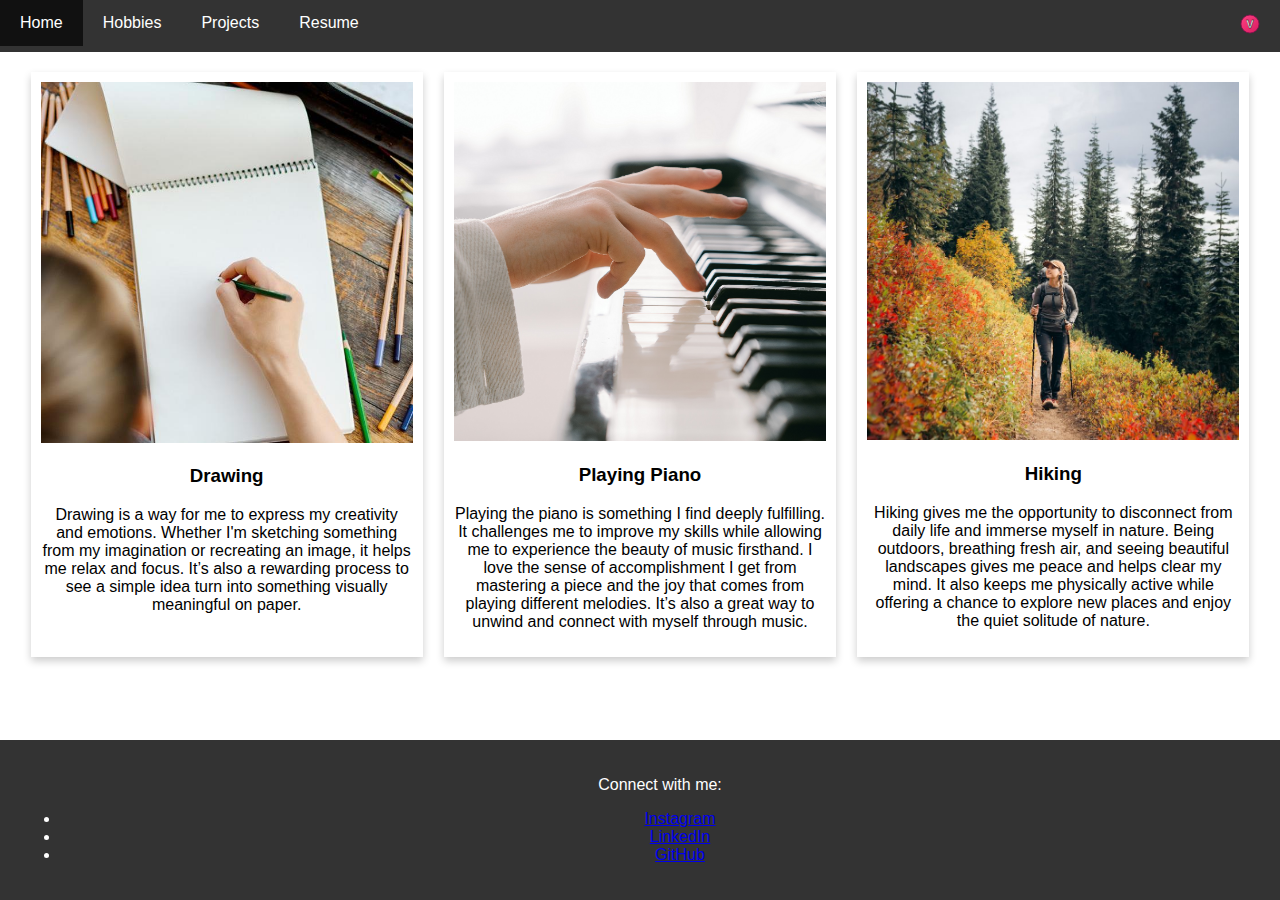
==== submission/views/hobbies.html @ 770d1d14 "upload website files" ====
<!DOCTYPE html>
<html lang="en">
<head>
    <meta charset="UTF-8">
    <meta name="viewport" content="width=device-width, initial-scale=1.0">
    <title>Hobbies - My Personal Website</title>
    <link rel="stylesheet" href="../resources/css/style.css">
    <link rel="icon" href="../resources/img/favicon.ico">
</head>
<body>
    <!-- Navigation Bar -->
    <nav>
        <ul>
            <li><a href="home.html">Home</a></li>
            <li><a href="hobbies.html">Hobbies</a></li>
            <li><a href="projects.html">Projects</a></li>
            <li><a href="resume.html">Resume</a></li>
            <li style="float:right"><a href="#"><img src="../resources/img/icon.svg" alt="Icon" width="20"></a></li>
        </ul>
    </nav>

    <!-- Hobbies Section -->
    <div class="hobbies-container">
        <div class="card">
            <img src="../resources/img/drawing.jpg" alt="Hobby 1">
            <h3>Drawing</h3>
            <p>Drawing is a way for me to express my creativity and emotions. Whether I'm sketching something from my imagination or recreating an image, it helps me relax and focus. It’s also a rewarding process to see a simple idea turn into something visually meaningful on paper.</p>
        </div>
        <div class="card">
            <img src="../resources/img/piano.jpg" alt="Hobby 2">
            <h3>Playing Piano</h3>
            <p>Playing the piano is something I find deeply fulfilling. It challenges me to improve my skills while allowing me to experience the beauty of music firsthand. I love the sense of accomplishment I get from mastering a piece and the joy that comes from playing different melodies. It’s also a great way to unwind and connect with myself through music.</p>
        </div>
        <div class="card">
            <img src="../resources/img/hiking.jpg" alt="Hobby 3">
            <h3>Hiking</h3>
            <p>Hiking gives me the opportunity to disconnect from daily life and immerse myself in nature. Being outdoors, breathing fresh air, and seeing beautiful landscapes gives me peace and helps clear my mind. It also keeps me physically active while offering a chance to explore new places and enjoy the quiet solitude of nature.</p>
        </div>
    </div>

    <!-- Footer -->
    <footer>
        <p>Connect with me:</p>
        <ul>
            <li>
                <a href="https://www.instagram.com/viviann.diep/" target="_blank">Instagram</a>
            </li>
            <li>
                <a href="https://www.linkedin.com/in/vivian-diep-b1761a28b" target="_blank">LinkedIn</a>
            </li>
            <li>
                <a href="https://github.com/vdiep910" target="_blank">GitHub</a>
            </li>
        </ul>
    </footer>
---- submission/resources/css/style.css ----
/* General Styles */
body {
    font-family: Arial, sans-serif;
    margin: 0;
    padding: 0;
}

nav ul {
    list-style-type: none;
    margin: 0;
    padding: 0;
    overflow: hidden;
    background-color: #333;
}

nav ul li {
    float: left;
}

nav ul li a {
    display: block;
    color: white;
    text-align: center;
    padding: 14px 20px;
    text-decoration: none;
}

nav ul li a:hover {
    background-color: #111;
}

/* Home Page Styles */
.container {
    display: flex;
    align-items: center;
    padding: 20px;
}

.profile-img {
    width: 300px; 
    height: 300px; 
    border-radius: 50%; 
    object-fit: cover; 
    margin-right: 20px; 
}

.resume-link {
    display: inline-block;
    margin-top: 10px;
    padding: 10px 20px;
    background-color: #333;
    color: white;
    text-decoration: none;
}

/* Hobbies Page Styles */
.hobbies-container {
    display: flex;
    justify-content: space-around;
    padding: 20px;
    padding-bottom: 190px; 
}

.card {
    width: 30%;
    text-align: center;
    box-shadow: 0 4px 8px rgba(0, 0, 0, 0.2);
    padding: 10px;
}

.card img {
    width: 100%;
    height: auto;
}

/* Projects Page Styles */
.projects-container {
    display: flex;
    justify-content: space-around;
    padding: 20px;
}

.project-card {
    width: 30%;
    text-align: center;
    box-shadow: 0 4px 8px rgba(0, 0, 0, 0.2);
    padding: 10px;
}

.project-card img {
    width: 100%;
    height: auto;
}

/* Footer Styles */
footer {
    text-align: center;
    padding: 20px;
    background-color: #333;
    color: white;
    position: fixed;
    bottom: 0;
    width: 100%;
}

/* Resume Page Styles */
.resume-container {
    padding: 20px;
    max-width: 800px;
    margin: 0 auto;
    padding-bottom: 40px; 
}


.resume-container h1 {
    text-align: center;
    margin-bottom: 10px;
}

.resume-container h2 {
    border-bottom: 2px solid #333;
    padding-bottom: 5px;
    margin-top: 20px;
}

.resume-container ul {
    list-style-type: disc;
    margin-left: 20px;
}

.resume-container ul li {
    margin-bottom: 10px;
}

.resume-container a {
    color: #0077b5;
    text-decoration: none;
}

.resume-container a:hover {
    text-decoration: underline;
}

button {
    background-color: #0077b5; /* LinkedIn blue */
    color: white;
    padding: 10px 20px;
    border: none;
    border-radius: 5px;
    cursor: pointer;
    font-size: 16px;
}

button:hover {
    background-color: #005f8b; /* Darker blue on hover */
}

.download-container {
    text-align: center; 
    margin-top: 20px;
    padding-bottom: 300px; /* Prevents footer overlap */
}
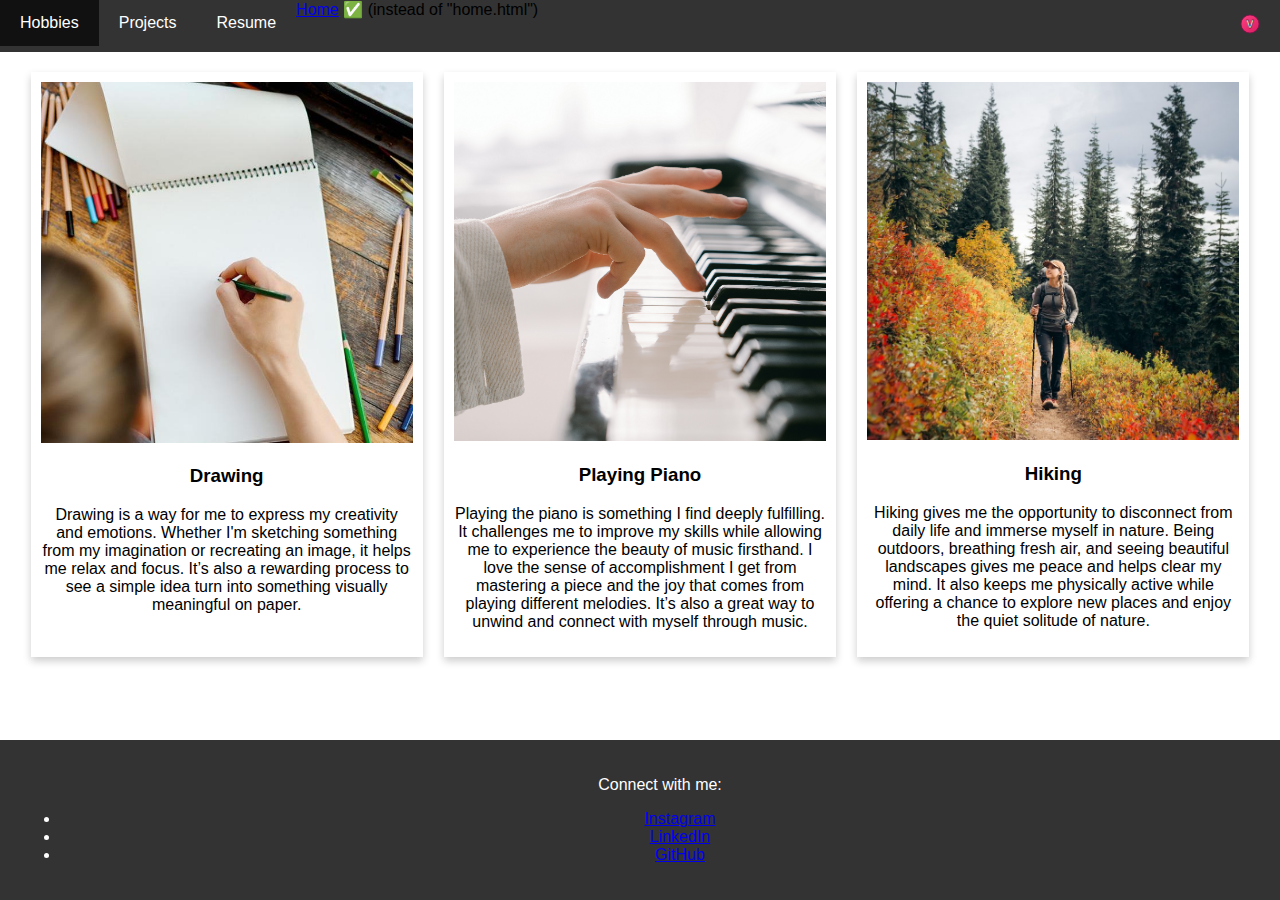
==== commit 4c014fb9: "fix index" ====
--- a/submission/views/hobbies.html
+++ b/submission/views/hobbies.html
@@ -11,7 +11,7 @@
     <!-- Navigation Bar -->
     <nav>
         <ul>
-            <li><a href="home.html">Home</a></li>
+            <a href="index.html">Home</a>  ✅ (instead of "home.html")
             <li><a href="hobbies.html">Hobbies</a></li>
             <li><a href="projects.html">Projects</a></li>
             <li><a href="resume.html">Resume</a></li>
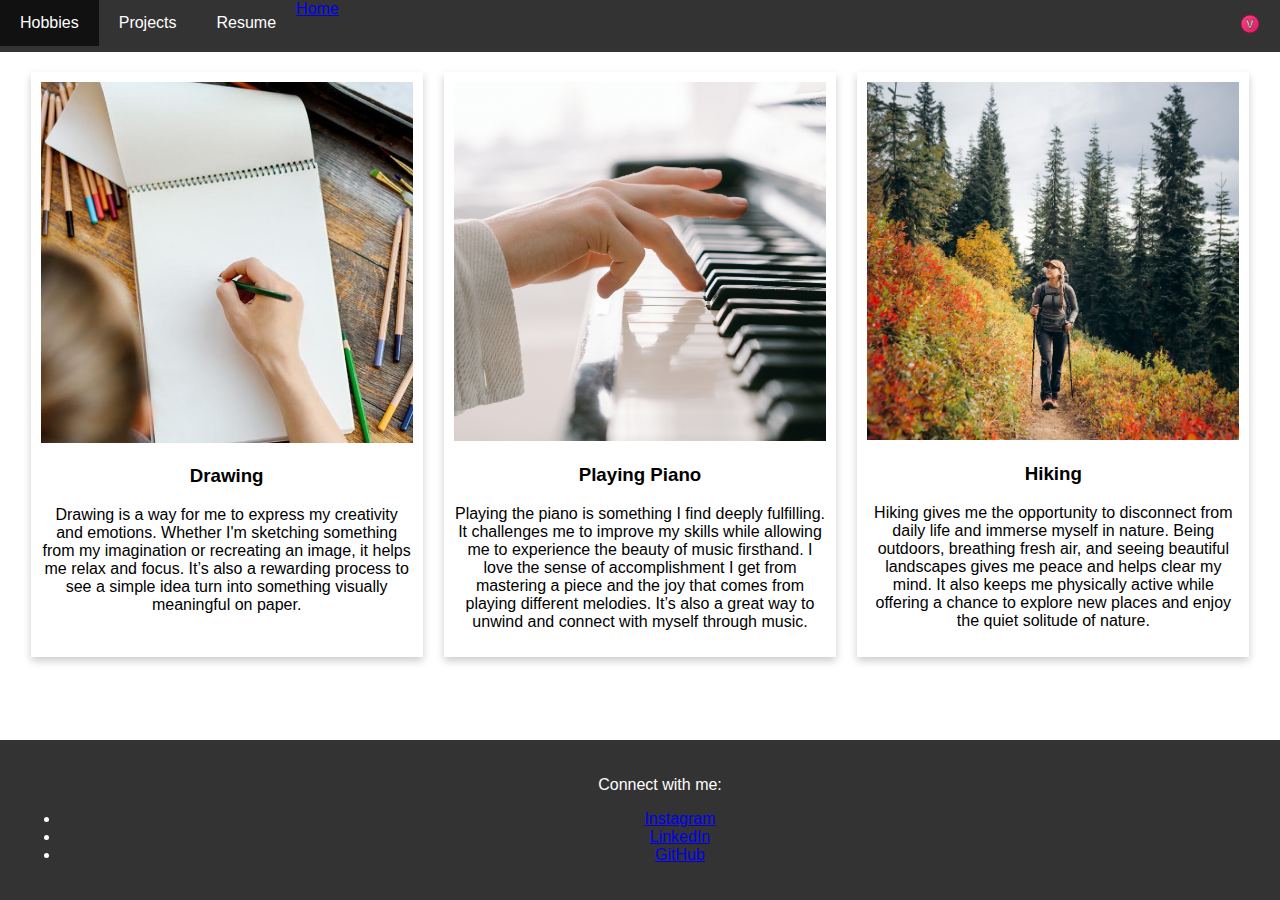
==== commit a050a42d: "fix index" ====
--- a/submission/views/hobbies.html
+++ b/submission/views/hobbies.html
@@ -11,7 +11,7 @@
     <!-- Navigation Bar -->
     <nav>
         <ul>
-            <a href="index.html">Home</a>  ✅ (instead of "home.html")
+            <a href="index.html">Home</a>  
             <li><a href="hobbies.html">Hobbies</a></li>
             <li><a href="projects.html">Projects</a></li>
             <li><a href="resume.html">Resume</a></li>
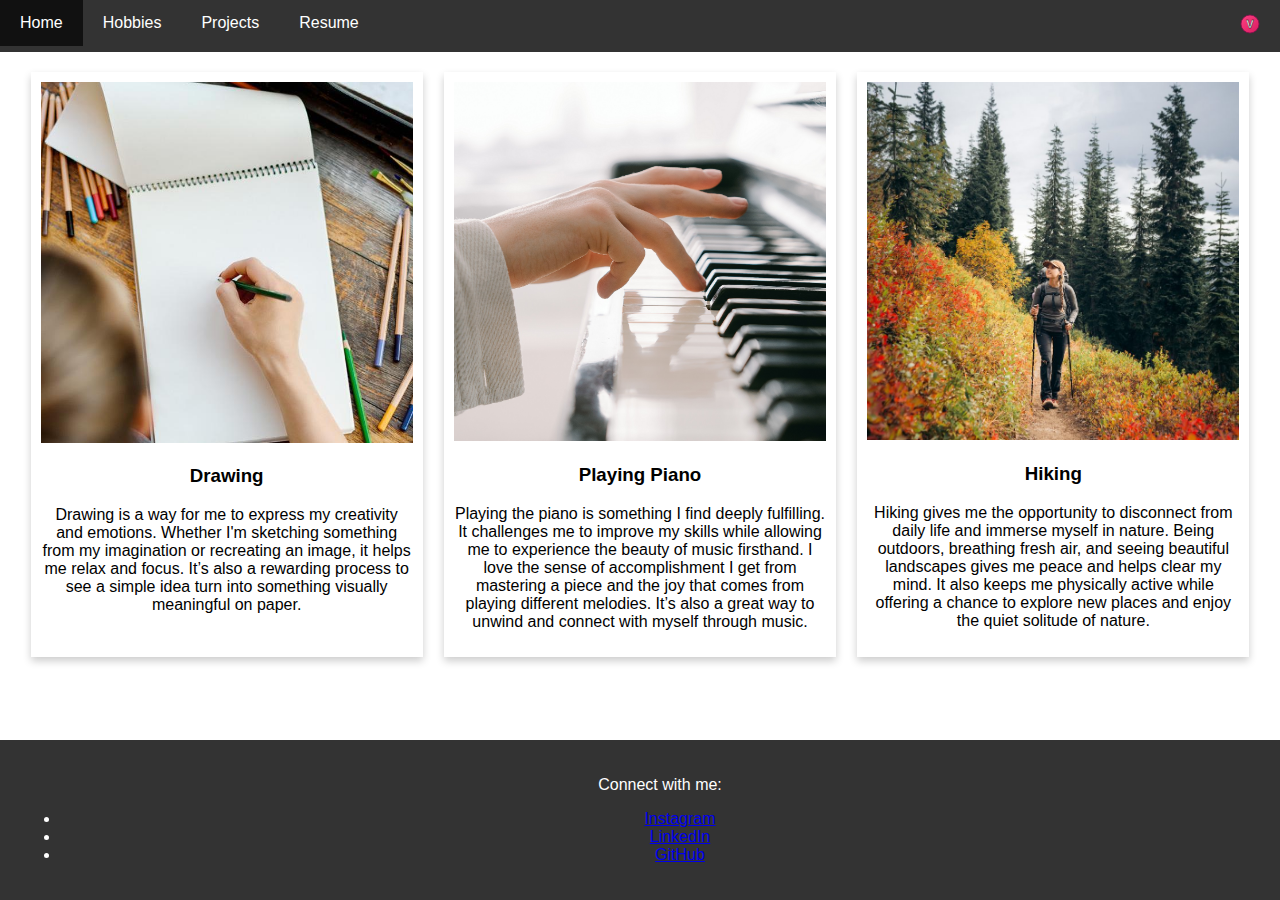
==== commit cc970478: "fix index" ====
--- a/submission/views/hobbies.html
+++ b/submission/views/hobbies.html
@@ -11,7 +11,7 @@
     <!-- Navigation Bar -->
     <nav>
         <ul>
-            <a href="index.html">Home</a>  
+            <li><a href="index.html">Home</a></li> <!-- Wrap Home inside <li> -->
             <li><a href="hobbies.html">Hobbies</a></li>
             <li><a href="projects.html">Projects</a></li>
             <li><a href="resume.html">Resume</a></li>
